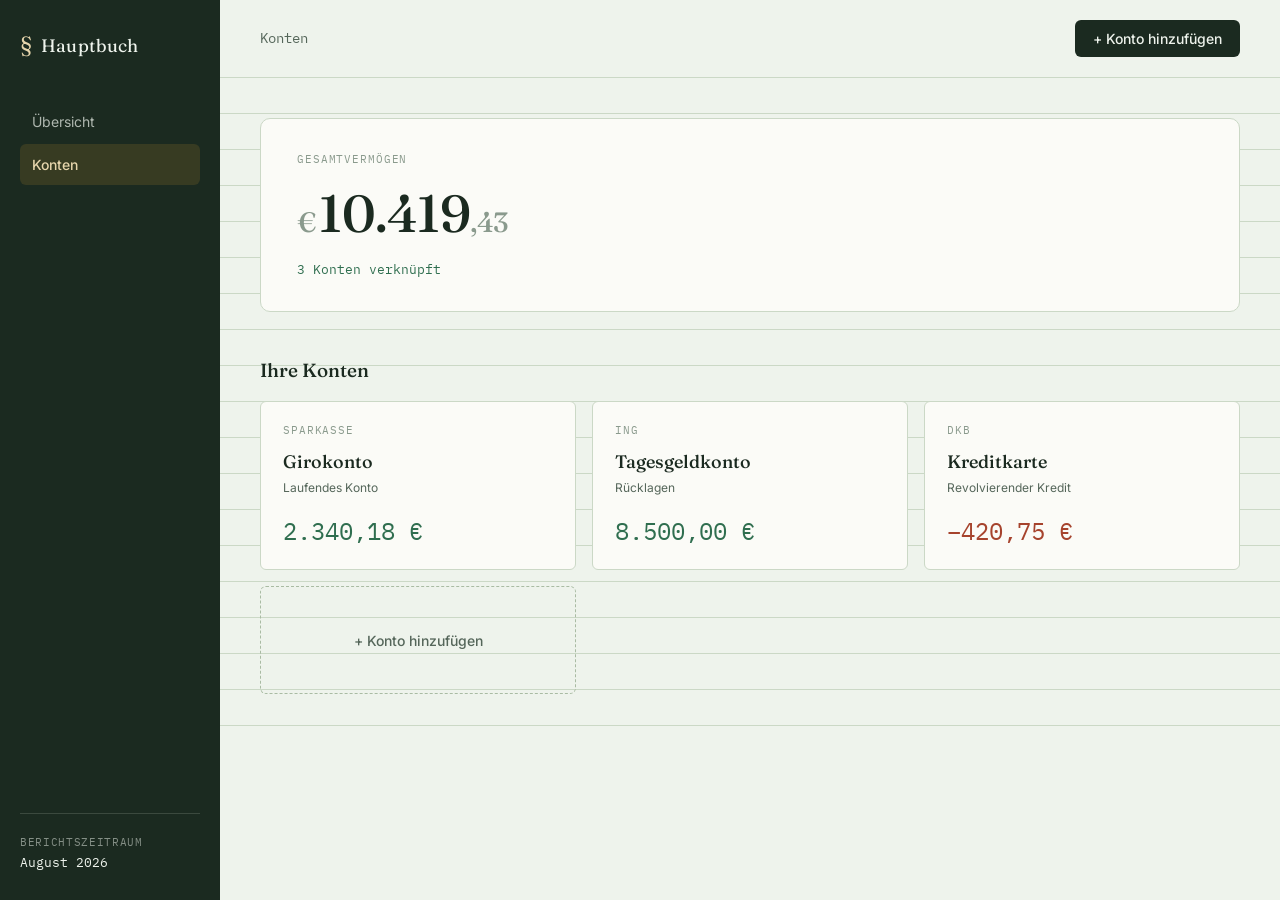
==== sidebar/bank_accounts.html @ e1de4e3c "Base html structure + bank account view" ====
<!DOCTYPE html>

<html lang="de">
<head>
  <meta charset="UTF-8">
  <meta name="viewport" content="width=device-width, initial-scale=1.0">
  <title>Bankkonten – Finanzübersicht</title>
  <link rel="preconnect" href="https://fonts.googleapis.com">
  <link rel="preconnect" href="https://fonts.gstatic.com" crossorigin>
  <link href="https://fonts.googleapis.com/css2?family=Fraunces:opsz,wght@9..144,400;9..144,500;9..144,600&family=Inter:wght@400;500;600&family=IBM+Plex+Mono:wght@400;500&display=swap" rel="stylesheet">
  <link rel="stylesheet" href="../style.css">

</head>
<body>

<div class="app">

    <aside class="sidebar">
      <div class="brand">
        <span class="brand__mark">§</span>
        <span class="brand__name">Hauptbuch</span>
      </div>

      <nav class="nav" aria-label="Hauptnavigation">
        <a class="nav__item" href="../index.html">
          <span class="nav__label">Übersicht</span>
        </a>
        <a class="nav__item nav__item--active" href="bankkonten.html">
          <span class="nav__label">Konten</span>
        </a>
      </nav>

      <div class="sidebar__footer">
        <span class="sidebar__period">Berichtszeitraum</span>
        <span class="sidebar__month">August 2026</span>
      </div>
    </aside>

    <div class="main">

        <header class="topbar">
          <div class="topbar__month">
            <span>Konten</span>
          </div>
          <button class="btn btn--primary">+ Konto hinzufügen</button>
        </header>

        <main class="content">

            <section class="hero" aria-labelledby="networth-heading">
              <p class="eyebrow">Gesamtvermögen</p>
              <h2 id="networth-heading" class="hero__amount">
                <span class="hero__currency">€</span>10.419<span class="hero__decimals">,43</span>
              </h2>
              <p class="hero__delta hero__delta--positive">3 Konten verknüpft</p>
            </section>

            <section aria-labelledby="accounts-heading" class="section">
              <div class="section__head">
                <h2 id="accounts-heading">Ihre Konten</h2>
              </div>

              <div class="account-grid">

                <article class="account-card">
                  <p class="eyebrow account-card__institute">Sparkasse</p>
                  <span class="account-card__name">Girokonto</span>
                  <span class="account-card__type">Laufendes Konto</span>
                  <span class="account-card__balance account-card__balance--positive">2.340,18 €</span>
                </article>

                <article class="account-card">
                  <p class="eyebrow account-card__institute">ING</p>
                  <span class="account-card__name">Tagesgeldkonto</span>
                  <span class="account-card__type">Rücklagen</span>
                  <span class="account-card__balance account-card__balance--positive">8.500,00 €</span>
                </article>

                <article class="account-card">
                  <p class="eyebrow account-card__institute">DKB</p>
                  <span class="account-card__name">Kreditkarte</span>
                  <span class="account-card__type">Revolvierender Kredit</span>
                  <span class="account-card__balance account-card__balance--negative">−420,75 €</span>
                </article>

                <button class="account-card account-card--add" type="button">
                  <span>+ Konto hinzufügen</span>
                </button>

              </div>
            </section>

        </main>
    </div>
</div>

</body>
</html>
---- style.css ----
/* ---------------------------------------------
   Design tokens
--------------------------------------------- */
:root {
  /* Palette — ledger paper, pine ink, brass accent */
  --paper: #EEF3EC;
  --sheet: #FBFBF7;
  --ink: #1B2A20;
  --ink-soft: #55665A;
  --ink-faint: #8A9A8D;
  --line: #CBD8C6;
  --line-strong: #A9BBA3;

  --accent: #B98A2E;       /* brass — budgets, focus, signature */
  --accent-soft: #E6D5AC;
  --positive: #2F6E4F;      /* forest green */
  --positive-soft: #DCEAE0;
  --negative: #A6432D;      /* brick */
  --negative-soft: #F1DDD6;
  --warn: #B98A2E;

  --font-display: "Fraunces", serif;
  --font-body: "Inter", system-ui, sans-serif;
  --font-mono: "IBM Plex Mono", ui-monospace, monospace;

  --radius: 6px;
  --sidebar-w: 220px;
}

/* ---------------------------------------------
   Reset & base
--------------------------------------------- */
* { box-sizing: border-box; }

html, body {
  margin: 0;
  padding: 0;
}

body {
  background: var(--paper);
  color: var(--ink);
  font-family: var(--font-body);
  font-size: 15px;
  line-height: 1.5;
  -webkit-font-smoothing: antialiased;
}

h1, h2 {
  font-family: var(--font-display);
  font-weight: 500;
  margin: 0;
  color: var(--ink);
}

a {
  color: inherit;
  text-decoration: none;
}

button {
  font-family: inherit;
  cursor: pointer;
}

:focus-visible {
  outline: 2px solid var(--accent);
  outline-offset: 2px;
}

@media (prefers-reduced-motion: reduce) {
  * { transition: none !important; animation: none !important; }
}

/* ---------------------------------------------
   App shell
--------------------------------------------- */
.app {
  display: grid;
  grid-template-columns: var(--sidebar-w) 1fr;
  min-height: 100vh;
}

/* ---------------------------------------------
   Sidebar
--------------------------------------------- */
.sidebar {
  background: var(--ink);
  color: var(--paper);
  padding: 28px 20px;
  display: flex;
  flex-direction: column;
}

.brand {
  display: flex;
  align-items: baseline;
  gap: 8px;
  margin-bottom: 40px;
}

.brand__mark {
  font-family: var(--font-display);
  font-size: 22px;
  color: var(--accent-soft);
}

.brand__name {
  font-family: var(--font-display);
  font-size: 18px;
  letter-spacing: 0.01em;
}

.nav {
  display: flex;
  flex-direction: column;
  gap: 2px;
  flex: 1;
}

.nav__item {
  padding: 10px 12px;
  border-radius: var(--radius);
  color: rgba(238, 243, 236, 0.7);
  font-size: 14px;
  transition: background 0.15s ease, color 0.15s ease;
}

.nav__item:hover {
  background: rgba(238, 243, 236, 0.08);
  color: var(--paper);
}

.nav__item--active {
  background: rgba(185, 138, 46, 0.18);
  color: var(--accent-soft);
  font-weight: 500;
}

.sidebar__footer {
  display: flex;
  flex-direction: column;
  gap: 2px;
  padding-top: 20px;
  border-top: 1px solid rgba(238, 243, 236, 0.15);
  font-family: var(--font-mono);
}

.sidebar__period {
  font-size: 11px;
  text-transform: uppercase;
  letter-spacing: 0.06em;
  color: rgba(238, 243, 236, 0.5);
}

.sidebar__month {
  font-size: 13px;
  color: var(--paper);
}

/* ---------------------------------------------
   Main / topbar
--------------------------------------------- */
.main {
  display: flex;
  flex-direction: column;
  min-width: 0;
}

.topbar {
  display: flex;
  align-items: center;
  justify-content: space-between;
  padding: 20px 40px;
  border-bottom: 1px solid var(--line);
}

.topbar__month {
  display: flex;
  align-items: center;
  gap: 12px;
  font-family: var(--font-mono);
  font-size: 14px;
  color: var(--ink-soft);
}

.month-nav {
  border: 1px solid var(--line-strong);
  background: var(--sheet);
  border-radius: var(--radius);
  width: 26px;
  height: 26px;
  color: var(--ink-soft);
  font-size: 14px;
  line-height: 1;
}

.month-nav:hover {
  border-color: var(--accent);
  color: var(--accent);
}

.btn {
  border: none;
  border-radius: var(--radius);
  padding: 10px 18px;
  font-size: 14px;
  font-weight: 500;
}

.btn--primary {
  background: var(--ink);
  color: var(--paper);
}

.btn--primary:hover {
  background: #2A3D2F;
}

/* ---------------------------------------------
   Content / ledger-rule background
--------------------------------------------- */
.content {
  padding: 40px;
  display: flex;
  flex-direction: column;
  gap: 44px;
  background-image: repeating-linear-gradient(
    to bottom,
    transparent,
    transparent 35px,
    var(--line) 35px,
    var(--line) 36px
  );
}

/* ---------------------------------------------
   Hero balance
--------------------------------------------- */
.hero {
  background: var(--sheet);
  border: 1px solid var(--line);
  border-radius: 10px;
  padding: 32px 36px;
}

.eyebrow {
  margin: 0 0 6px;
  font-family: var(--font-mono);
  font-size: 11px;
  text-transform: uppercase;
  letter-spacing: 0.08em;
  color: var(--ink-faint);
}

.hero__amount {
  font-size: 52px;
  font-variant-numeric: tabular-nums;
  letter-spacing: -0.01em;
}

.hero__currency {
  font-size: 28px;
  color: var(--ink-faint);
  margin-right: 4px;
}

.hero__decimals {
  font-size: 28px;
  color: var(--ink-faint);
}

.hero__delta {
  margin: 8px 0 0;
  font-family: var(--font-mono);
  font-size: 13px;
}

.hero__delta--positive { color: var(--positive); }
.hero__delta--negative { color: var(--negative); }

/* ---------------------------------------------
   Section head
--------------------------------------------- */
.section__head {
  display: flex;
  align-items: baseline;
  justify-content: space-between;
  margin-bottom: 16px;
}

.section__head h2 {
  font-size: 19px;
}

.section__link {
  font-size: 13px;
  color: var(--ink-soft);
  border-bottom: 1px solid var(--line-strong);
}

.section__link:hover {
  color: var(--accent);
  border-color: var(--accent);
}

/* ---------------------------------------------
   Budget cards
--------------------------------------------- */
.budget-grid {
  display: grid;
  grid-template-columns: repeat(auto-fit, minmax(220px, 1fr));
  gap: 16px;
}

.budget-card {
  background: var(--sheet);
  border: 1px solid var(--line);
  border-radius: var(--radius);
  padding: 18px 20px;
}

.budget-card__head {
  display: flex;
  justify-content: space-between;
  align-items: baseline;
  margin-bottom: 10px;
}

.budget-card__label {
  font-weight: 500;
  font-size: 14px;
}

.budget-card__figures {
  font-family: var(--font-mono);
  font-size: 12px;
  color: var(--ink-soft);
}

.budget-card__track {
  height: 6px;
  background: var(--paper);
  border-radius: 3px;
  overflow: hidden;
}

.budget-card__fill {
  height: 100%;
  background: var(--positive);
  border-radius: 3px;
}

.budget-card__fill--warn { background: var(--warn); }
.budget-card__fill--over { background: var(--negative); }

.budget-card__note {
  margin: 8px 0 0;
  font-size: 12px;
  color: var(--ink-faint);
}

.budget-card__note--warn { color: var(--warn); }
.budget-card__note--over { color: var(--negative); }

/* ---------------------------------------------
   Page head (non-monthly pages)
--------------------------------------------- */
.page-head {
  margin-bottom: 4px;
}

.page-head h1 {
  font-size: 28px;
  margin-bottom: 6px;
}

.page-head p {
  margin: 0;
  color: var(--ink-soft);
  font-size: 14px;
}

/* ---------------------------------------------
   Account cards
--------------------------------------------- */
.account-grid {
  display: grid;
  grid-template-columns: repeat(auto-fit, minmax(240px, 1fr));
  gap: 16px;
}

.account-card {
  background: var(--sheet);
  border: 1px solid var(--line);
  border-radius: var(--radius);
  padding: 20px 22px;
  display: flex;
  flex-direction: column;
  gap: 10px;
}

.account-card__institute {
  margin: 0;
}

.account-card__name {
  font-family: var(--font-display);
  font-size: 18px;
  font-weight: 500;
}

.account-card__type {
  font-size: 12px;
  color: var(--ink-soft);
  margin-top: -6px;
}

.account-card__balance {
  font-family: var(--font-mono);
  font-variant-numeric: tabular-nums;
  font-size: 24px;
  margin-top: 6px;
}

.account-card__balance--positive { color: var(--positive); }
.account-card__balance--negative { color: var(--negative); }

.account-card--add {
  border: 1px dashed var(--line-strong);
  background: transparent;
  align-items: center;
  justify-content: center;
  text-align: center;
  color: var(--ink-soft);
  cursor: pointer;
  min-height: 108px;
  transition: border-color 0.15s ease, color 0.15s ease;
}

.account-card--add:hover {
  border-color: var(--accent);
  color: var(--accent);
}

.account-card--add span {
  font-size: 14px;
  font-weight: 500;
}

/* ---------------------------------------------
   Ledger table
--------------------------------------------- */
.ledger {
  background: var(--sheet);
  border: 1px solid var(--line);
  border-radius: var(--radius);
  overflow: hidden;
}

table {
  width: 100%;
  border-collapse: collapse;
}

thead th {
  text-align: left;
  font-family: var(--font-mono);
  font-size: 11px;
  text-transform: uppercase;
  letter-spacing: 0.06em;
  color: var(--ink-faint);
  font-weight: 400;
  padding: 12px 20px;
  border-bottom: 1px solid var(--line);
}

tbody td {
  padding: 13px 20px;
  border-bottom: 1px solid var(--line);
  font-size: 14px;
}

tbody tr:last-child td {
  border-bottom: none;
}

tbody tr:hover {
  background: var(--paper);
}

.align-right { text-align: right; }

.amount {
  font-family: var(--font-mono);
  font-variant-numeric: tabular-nums;
}

.amount--positive { color: var(--positive); }
.amount--negative { color: var(--negative); }

.tag {
  display: inline-block;
  font-size: 12px;
  padding: 3px 10px;
  border-radius: 100px;
  background: var(--positive-soft);
  color: var(--positive);
}

/* ---------------------------------------------
   Responsive
--------------------------------------------- */
@media (max-width: 860px) {
  .app {
    grid-template-columns: 1fr;
  }

  .sidebar {
    flex-direction: row;
    align-items: center;
    padding: 14px 20px;
  }

  .brand { margin-bottom: 0; }

  .nav {
    flex-direction: row;
    overflow-x: auto;
  }

  .sidebar__footer { display: none; }

  .topbar, .content {
    padding-left: 20px;
    padding-right: 20px;
  }

  .hero__amount { font-size: 40px; }
}
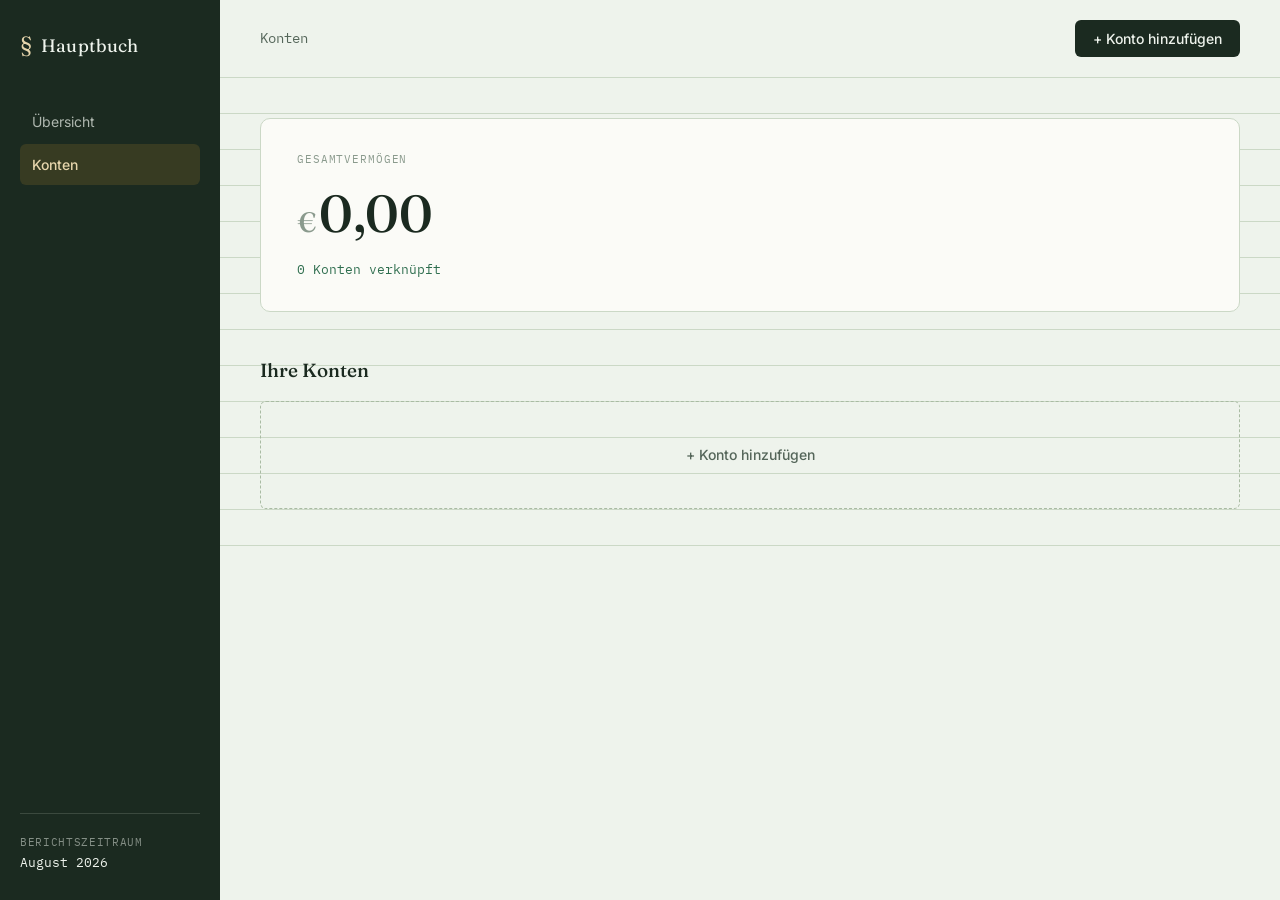
==== commit b5a907f5: "feature add bank accounts" ====
--- a/sidebar/bank_accounts.html
+++ b/sidebar/bank_accounts.html
@@ -1,19 +1,22 @@
 <!DOCTYPE html>
 
 <html lang="de">
+
 <head>
   <meta charset="UTF-8">
   <meta name="viewport" content="width=device-width, initial-scale=1.0">
   <title>Bankkonten – Finanzübersicht</title>
   <link rel="preconnect" href="https://fonts.googleapis.com">
   <link rel="preconnect" href="https://fonts.gstatic.com" crossorigin>
-  <link href="https://fonts.googleapis.com/css2?family=Fraunces:opsz,wght@9..144,400;9..144,500;9..144,600&family=Inter:wght@400;500;600&family=IBM+Plex+Mono:wght@400;500&display=swap" rel="stylesheet">
+  <link
+    href="https://fonts.googleapis.com/css2?family=Fraunces:opsz,wght@9..144,400;9..144,500;9..144,600&family=Inter:wght@400;500;600&family=IBM+Plex+Mono:wght@400;500&display=swap"
+    rel="stylesheet">
   <link rel="stylesheet" href="../style.css">
+</head>
 
-</head>
 <body>
 
-<div class="app">
+  <div class="app">
 
     <aside class="sidebar">
       <div class="brand">
@@ -38,61 +41,104 @@
 
     <div class="main">
 
-        <header class="topbar">
-          <div class="topbar__month">
-            <span>Konten</span>
+      <header class="topbar">
+        <div class="topbar__month">
+          <span>Konten</span>
+        </div>
+        <button class="btn btn--primary fn-add_bank_account">+ Konto hinzufügen</button>
+      </header>
+
+      <main class="content">
+
+        <section class="hero" aria-labelledby="networth-heading">
+          <p class="eyebrow">Gesamtvermögen</p>
+          <h2 id="networth-heading" class="hero__amount">
+            <span class="hero__currency">€</span><span id="total-balance-value">0,00</span>
+          </h2>
+          <p id="total-account-count" class="hero__delta hero__delta--positive">0 Konten verknüpft</p>
+        </section>
+
+        <section aria-labelledby="accounts-heading" class="section">
+          <div class="section__head">
+            <h2 id="accounts-heading">Ihre Konten</h2>
           </div>
-          <button class="btn btn--primary">+ Konto hinzufügen</button>
-        </header>
 
-        <main class="content">
+          <div id="container-bank_accounts" class="account-grid">
 
-            <section class="hero" aria-labelledby="networth-heading">
-              <p class="eyebrow">Gesamtvermögen</p>
-              <h2 id="networth-heading" class="hero__amount">
-                <span class="hero__currency">€</span>10.419<span class="hero__decimals">,43</span>
-              </h2>
-              <p class="hero__delta hero__delta--positive">3 Konten verknüpft</p>
-            </section>
+            <!-- <article class="account-card">
+              <p class="eyebrow account-card__institute">Sparkasse</p>
+              <span class="account-card__name">Girokonto</span>
+              <span class="account-card__type">Laufendes Konto</span>
+              <span class="account-card__balance account-card__balance--positive">2.340,18 €</span>
+            </article>
 
-            <section aria-labelledby="accounts-heading" class="section">
-              <div class="section__head">
-                <h2 id="accounts-heading">Ihre Konten</h2>
-              </div>
+            <article class="account-card">
+              <p class="eyebrow account-card__institute">DKB</p>
+              <span class="account-card__name">Kreditkarte</span>
+              <span class="account-card__type">Revolvierender Kredit</span>
+              <span class="account-card__balance account-card__balance--negative">−420,75 €</span>
+            </article> -->
 
-              <div class="account-grid">
+            <button class="account-card account-card--add fn-add_bank_account" type="button">
+              <span>+ Konto hinzufügen</span>
+            </button>
 
-                <article class="account-card">
-                  <p class="eyebrow account-card__institute">Sparkasse</p>
-                  <span class="account-card__name">Girokonto</span>
-                  <span class="account-card__type">Laufendes Konto</span>
-                  <span class="account-card__balance account-card__balance--positive">2.340,18 €</span>
-                </article>
+          </div>
+        </section>
 
-                <article class="account-card">
-                  <p class="eyebrow account-card__institute">ING</p>
-                  <span class="account-card__name">Tagesgeldkonto</span>
-                  <span class="account-card__type">Rücklagen</span>
-                  <span class="account-card__balance account-card__balance--positive">8.500,00 €</span>
-                </article>
+      </main>
+    </div>
+  </div>
 
-                <article class="account-card">
-                  <p class="eyebrow account-card__institute">DKB</p>
-                  <span class="account-card__name">Kreditkarte</span>
-                  <span class="account-card__type">Revolvierender Kredit</span>
-                  <span class="account-card__balance account-card__balance--negative">−420,75 €</span>
-                </article>
+  <div id="account-modal" class="account-modal" hidden>
+    <div class="account-modal__backdrop" data-close="account-modal"></div>
+    <div class="account-modal__panel" role="dialog" aria-modal="true" aria-labelledby="account-modal-title">
+      <div class="account-modal__header">
+        <div>
+          <p class="eyebrow">Neues Konto</p>
+          <h2 id="account-modal-title">Konto anlegen</h2>
+        </div>
+        <button class="account-modal__close" type="button" aria-label="Fenster schließen"
+          data-close="account-modal">×</button>
+      </div>
 
-                <button class="account-card account-card--add" type="button">
-                  <span>+ Konto hinzufügen</span>
-                </button>
+      <form id="account-form" class="account-modal__form">
+        <label class="field">
+          <span class="field__label">Institut</span>
+          <input type="text" name="institute" placeholder="z. B. Sparkasse" required>
+        </label>
 
-              </div>
-            </section>
+        <label class="field">
+          <span class="field__label">Kontobezeichnung</span>
+          <input type="text" name="name" placeholder="z. B. Girokonto" required>
+        </label>
 
-        </main>
+        <label class="field">
+          <span class="field__label">Kontotyp</span>
+          <select name="type" required>
+            <option value="">Bitte wählen</option>
+            <option value="Girokonto">Girokonto</option>
+            <option value="Sparkonto">Sparkonto</option>
+            <option value="Kreditkarte">Kreditkarte</option>
+            <option value="Depot">Depot</option>
+            <option value="Bargeld">Bargeld</option>
+          </select>
+        </label>
+
+        <label class="field">
+          <span class="field__label">Aktueller Kontostand</span>
+          <input type="number" name="balance" step="0.01" placeholder="0,00" value="0">
+        </label>
+
+        <div class="account-modal__actions">
+          <button class="btn btn--secondary" type="button" data-close="account-modal">Abbrechen</button>
+          <button class="btn btn--primary" type="submit">Konto speichern</button>
+        </div>
+      </form>
     </div>
-</div>
+  </div>
 
+  <script src="bank_accounts.js"></script>
 </body>
-</html>
+
+</html>
--- a/style.css
+++ b/style.css
@@ -217,6 +217,17 @@
   background: #2A3D2F;
 }
 
+.btn--secondary {
+  background: var(--paper);
+  color: var(--ink);
+  border: 1px solid var(--line-strong);
+}
+
+.btn--secondary:hover {
+  border-color: var(--accent);
+  color: var(--accent);
+}
+
 /* ---------------------------------------------
    Content / ledger-rule background
 --------------------------------------------- */
@@ -448,6 +459,111 @@
   font-weight: 500;
 }
 
+.account-modal {
+  position: fixed;
+  inset: 0;
+  z-index: 20;
+  display: grid;
+  place-items: center;
+  padding: 20px;
+  isolation: isolate;
+}
+
+.account-modal[hidden] {
+  display: none;
+}
+
+.account-modal__backdrop {
+  position: absolute;
+  inset: 0;
+  z-index: 0;
+  background: rgba(27, 42, 32, 0.42);
+}
+
+.account-modal__panel {
+  position: relative;
+  z-index: 1;
+  width: min(100%, 440px);
+  background: var(--sheet);
+  border: 1px solid var(--line);
+  border-radius: 12px;
+  box-shadow: 0 24px 60px rgba(27, 42, 32, 0.18);
+  padding: 26px 24px 22px;
+}
+
+.account-modal__header {
+  display: flex;
+  align-items: flex-start;
+  justify-content: space-between;
+  gap: 16px;
+  margin-bottom: 20px;
+}
+
+.account-modal__header h2 {
+  font-size: 26px;
+}
+
+.account-modal__close {
+  width: 34px;
+  height: 34px;
+  border: 1px solid var(--line-strong);
+  border-radius: 50%;
+  background: transparent;
+  color: var(--ink-soft);
+  font-size: 24px;
+  line-height: 1;
+}
+
+.account-modal__close:hover {
+  border-color: var(--accent);
+  color: var(--accent);
+}
+
+.account-modal__form {
+  display: flex;
+  flex-direction: column;
+  gap: 18px;
+}
+
+.field {
+  display: flex;
+  flex-direction: column;
+  gap: 8px;
+}
+
+.field__label {
+  font-size: 12px;
+  letter-spacing: 0.06em;
+  text-transform: uppercase;
+  font-family: var(--font-mono);
+  color: var(--ink-soft);
+}
+
+.field input,
+.field select {
+  width: 100%;
+  border: 1px solid var(--line-strong);
+  border-radius: var(--radius);
+  background: var(--paper);
+  padding: 12px 14px;
+  color: var(--ink);
+  font: inherit;
+}
+
+.field input:focus,
+.field select:focus {
+  border-color: var(--accent);
+  outline: none;
+  box-shadow: 0 0 0 3px rgba(185, 138, 46, 0.12);
+}
+
+.account-modal__actions {
+  display: flex;
+  justify-content: flex-end;
+  gap: 10px;
+  margin-top: 8px;
+}
+
 /* ---------------------------------------------
    Ledger table
 --------------------------------------------- */
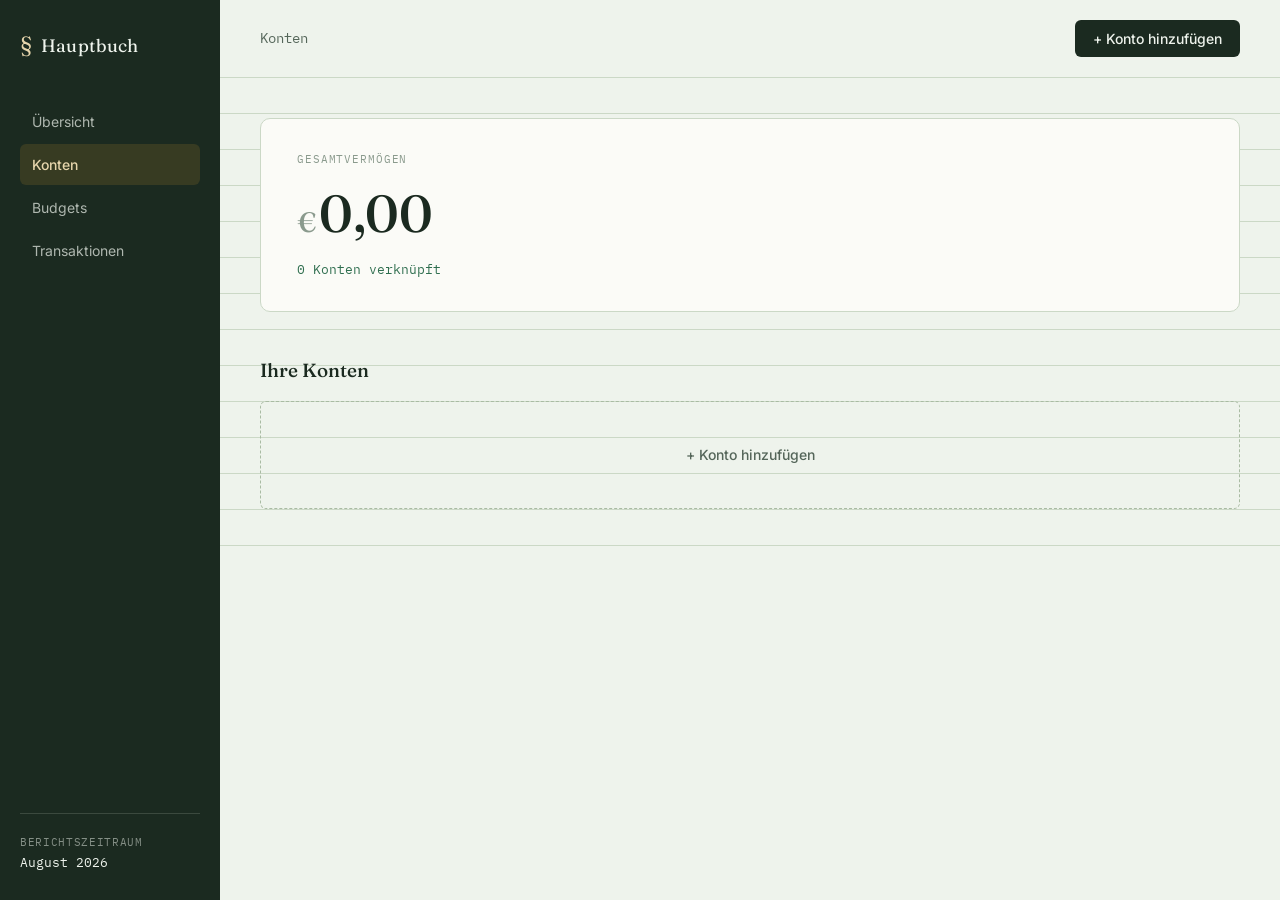
==== commit 39b5f3c2: "improved whole project" ====
--- a/sidebar/bank_accounts.html
+++ b/sidebar/bank_accounts.html
@@ -28,8 +28,14 @@
         <a class="nav__item" href="../index.html">
           <span class="nav__label">Übersicht</span>
         </a>
-        <a class="nav__item nav__item--active" href="bankkonten.html">
+        <a class="nav__item nav__item--active" href="bank_accounts.html">
           <span class="nav__label">Konten</span>
+        </a>
+        <a class="nav__item" href="budgets.html">
+          <span class="nav__label">Budgets</span>
+        </a>
+        <a class="nav__item" href="transactions.html">
+          <span class="nav__label">Transaktionen</span>
         </a>
       </nav>
 
--- a/style.css
+++ b/style.css
@@ -11,11 +11,14 @@
   --line: #CBD8C6;
   --line-strong: #A9BBA3;
 
-  --accent: #B98A2E;       /* brass — budgets, focus, signature */
+  --accent: #B98A2E;
+  /* brass — budgets, focus, signature */
   --accent-soft: #E6D5AC;
-  --positive: #2F6E4F;      /* forest green */
+  --positive: #2F6E4F;
+  /* forest green */
   --positive-soft: #DCEAE0;
-  --negative: #A6432D;      /* brick */
+  --negative: #A6432D;
+  /* brick */
   --negative-soft: #F1DDD6;
   --warn: #B98A2E;
 
@@ -30,9 +33,12 @@
 /* ---------------------------------------------
    Reset & base
 --------------------------------------------- */
-* { box-sizing: border-box; }
-
-html, body {
+* {
+  box-sizing: border-box;
+}
+
+html,
+body {
   margin: 0;
   padding: 0;
 }
@@ -46,7 +52,8 @@
   -webkit-font-smoothing: antialiased;
 }
 
-h1, h2 {
+h1,
+h2 {
   font-family: var(--font-display);
   font-weight: 500;
   margin: 0;
@@ -69,7 +76,10 @@
 }
 
 @media (prefers-reduced-motion: reduce) {
-  * { transition: none !important; animation: none !important; }
+  * {
+    transition: none !important;
+    animation: none !important;
+  }
 }
 
 /* ---------------------------------------------
@@ -236,13 +246,11 @@
   display: flex;
   flex-direction: column;
   gap: 44px;
-  background-image: repeating-linear-gradient(
-    to bottom,
-    transparent,
-    transparent 35px,
-    var(--line) 35px,
-    var(--line) 36px
-  );
+  background-image: repeating-linear-gradient(to bottom,
+      transparent,
+      transparent 35px,
+      var(--line) 35px,
+      var(--line) 36px);
 }
 
 /* ---------------------------------------------
@@ -287,8 +295,13 @@
   font-size: 13px;
 }
 
-.hero__delta--positive { color: var(--positive); }
-.hero__delta--negative { color: var(--negative); }
+.hero__delta--positive {
+  color: var(--positive);
+}
+
+.hero__delta--negative {
+  color: var(--negative);
+}
 
 /* ---------------------------------------------
    Section head
@@ -324,6 +337,21 @@
   gap: 16px;
 }
 
+.empty-state {
+  grid-column: 1 / -1;
+  background: var(--sheet);
+  border: 1px dashed var(--line-strong);
+  border-radius: var(--radius);
+  padding: 26px 20px;
+  color: var(--ink-soft);
+  text-align: center;
+}
+
+.empty-state p {
+  margin: 0;
+  font-size: 14px;
+}
+
 .budget-card {
   background: var(--sheet);
   border: 1px solid var(--line);
@@ -336,11 +364,37 @@
   justify-content: space-between;
   align-items: baseline;
   margin-bottom: 10px;
+  gap: 12px;
+}
+
+.budget-card__title-wrap {
+  display: flex;
+  align-items: center;
+  gap: 8px;
 }
 
 .budget-card__label {
   font-weight: 500;
   font-size: 14px;
+}
+
+.budget-card__favorite {
+  border: 1px solid var(--line-strong);
+  background: transparent;
+  color: var(--warn);
+  border-radius: 50%;
+  width: 24px;
+  height: 24px;
+  display: inline-flex;
+  align-items: center;
+  justify-content: center;
+  padding: 0;
+  font-size: 14px;
+}
+
+.budget-card__favorite:hover {
+  border-color: var(--accent);
+  background: rgba(185, 138, 46, 0.08);
 }
 
 .budget-card__figures {
@@ -362,8 +416,13 @@
   border-radius: 3px;
 }
 
-.budget-card__fill--warn { background: var(--warn); }
-.budget-card__fill--over { background: var(--negative); }
+.budget-card__fill--warn {
+  background: var(--warn);
+}
+
+.budget-card__fill--over {
+  background: var(--negative);
+}
 
 .budget-card__note {
   margin: 8px 0 0;
@@ -371,8 +430,64 @@
   color: var(--ink-faint);
 }
 
-.budget-card__note--warn { color: var(--warn); }
-.budget-card__note--over { color: var(--negative); }
+.budget-card__note--warn {
+  color: var(--warn);
+}
+
+.budget-card__note--over {
+  color: var(--negative);
+}
+
+.budget-card__menu {
+  display: flex;
+  gap: 8px;
+  margin-top: 12px;
+}
+
+.budget-card__mini {
+  flex: 1;
+  border: 1px solid var(--line-strong);
+  border-radius: var(--radius);
+  background: var(--paper);
+  color: var(--ink);
+  padding: 8px 10px;
+  font-size: 12px;
+  font-weight: 500;
+  cursor: pointer;
+}
+
+.budget-card__mini:hover {
+  border-color: var(--accent);
+  color: var(--accent);
+}
+
+.budget-card__mini--danger {
+  color: var(--negative);
+  border-color: rgba(166, 67, 45, 0.4);
+}
+
+.budget-card__mini--danger:hover {
+  border-color: var(--negative);
+  color: var(--negative);
+}
+
+.budget-card__action {
+  margin-top: 12px;
+  width: 100%;
+  border: 1px solid var(--line-strong);
+  border-radius: var(--radius);
+  background: var(--paper);
+  color: var(--ink);
+  padding: 9px 12px;
+  font-size: 12px;
+  font-weight: 500;
+  cursor: pointer;
+}
+
+.budget-card__action:hover {
+  border-color: var(--accent);
+  color: var(--accent);
+}
 
 /* ---------------------------------------------
    Page head (non-monthly pages)
@@ -434,8 +549,45 @@
   margin-top: 6px;
 }
 
-.account-card__balance--positive { color: var(--positive); }
-.account-card__balance--negative { color: var(--negative); }
+.account-card__actions {
+  display: flex;
+  gap: 8px;
+  margin-top: 10px;
+}
+
+.account-card__action {
+  flex: 1;
+  border: 1px solid var(--line-strong);
+  border-radius: var(--radius);
+  background: var(--paper);
+  color: var(--ink);
+  padding: 8px 10px;
+  font-size: 12px;
+  cursor: pointer;
+}
+
+.account-card__action:hover {
+  border-color: var(--accent);
+  color: var(--accent);
+}
+
+.account-card__action--danger {
+  color: var(--negative);
+  border-color: rgba(166, 67, 45, 0.4);
+}
+
+.account-card__action--danger:hover {
+  border-color: var(--negative);
+  color: var(--negative);
+}
+
+.account-card__balance--positive {
+  color: var(--positive);
+}
+
+.account-card__balance--negative {
+  color: var(--negative);
+}
 
 .account-card--add {
   border: 1px dashed var(--line-strong);
@@ -548,6 +700,23 @@
   padding: 12px 14px;
   color: var(--ink);
   font: inherit;
+}
+
+.field--checkbox {
+  gap: 10px;
+}
+
+.checkbox-inline {
+  display: inline-flex;
+  align-items: center;
+  gap: 10px;
+  font-size: 14px;
+  color: var(--ink);
+}
+
+.checkbox-inline input {
+  width: auto;
+  accent-color: var(--accent);
 }
 
 .field input:focus,
@@ -605,15 +774,22 @@
   background: var(--paper);
 }
 
-.align-right { text-align: right; }
+.align-right {
+  text-align: right;
+}
 
 .amount {
   font-family: var(--font-mono);
   font-variant-numeric: tabular-nums;
 }
 
-.amount--positive { color: var(--positive); }
-.amount--negative { color: var(--negative); }
+.amount--positive {
+  color: var(--positive);
+}
+
+.amount--negative {
+  color: var(--negative);
+}
 
 .tag {
   display: inline-block;
@@ -638,19 +814,26 @@
     padding: 14px 20px;
   }
 
-  .brand { margin-bottom: 0; }
+  .brand {
+    margin-bottom: 0;
+  }
 
   .nav {
     flex-direction: row;
     overflow-x: auto;
   }
 
-  .sidebar__footer { display: none; }
-
-  .topbar, .content {
+  .sidebar__footer {
+    display: none;
+  }
+
+  .topbar,
+  .content {
     padding-left: 20px;
     padding-right: 20px;
   }
 
-  .hero__amount { font-size: 40px; }
-}
+  .hero__amount {
+    font-size: 40px;
+  }
+}
